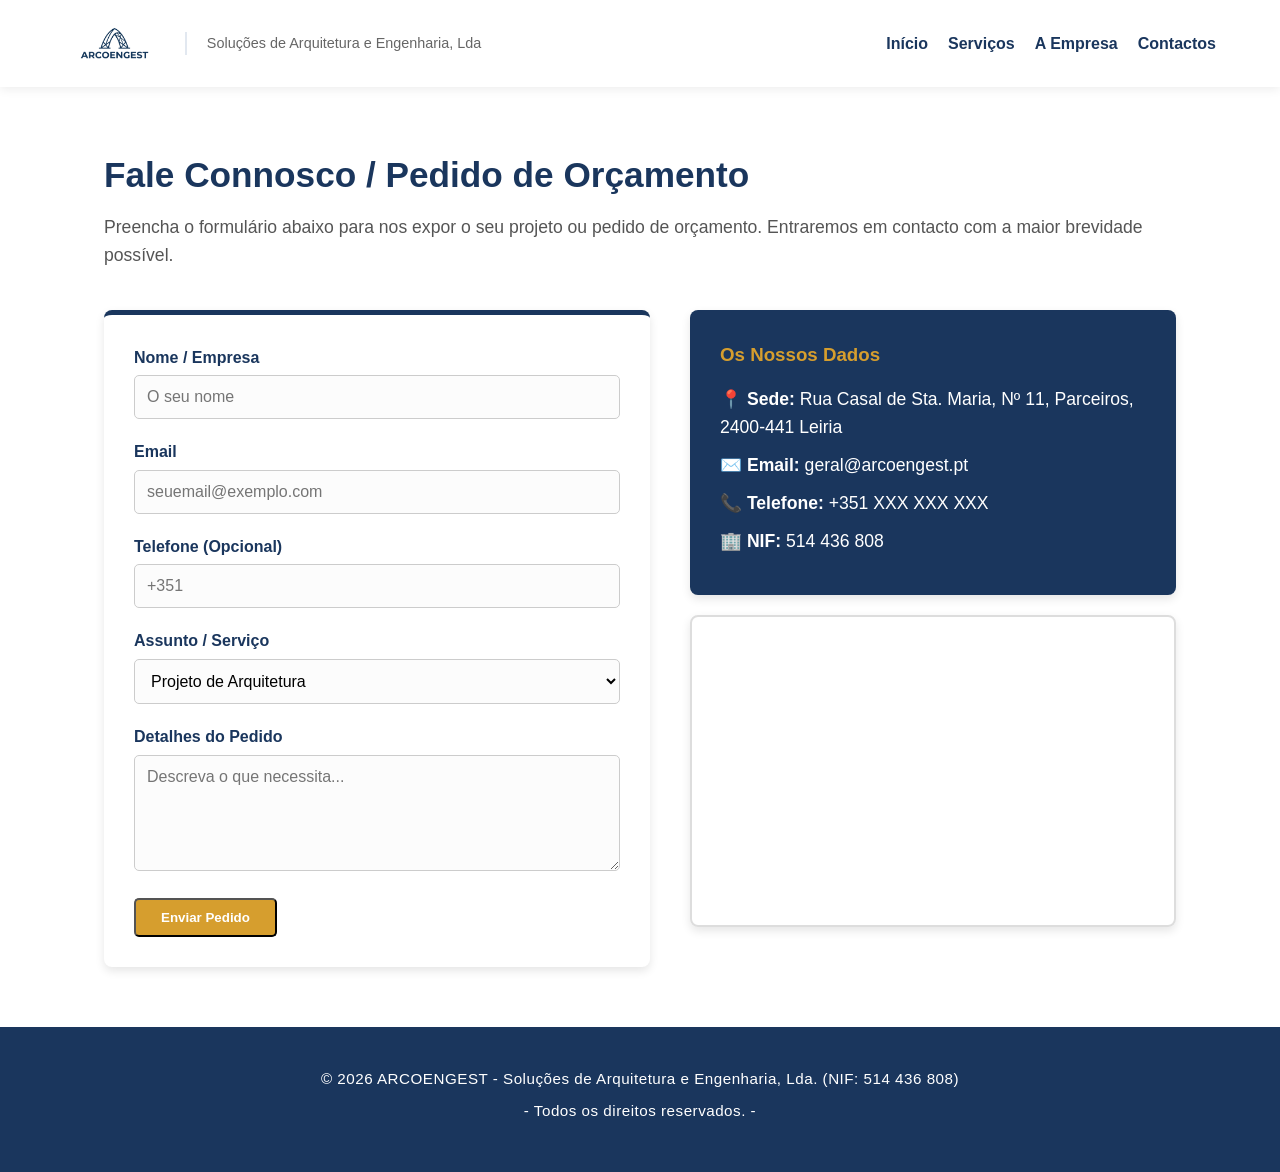
==== contactos.html @ 4e301b63 "Add files via upload" ====
<!DOCTYPE html>
<html lang="pt-PT">
<head>
    <meta charset="UTF-8">
    <meta name="viewport" content="width=device-width, initial-scale=1.0">
    <title>Contactos | ARCOENGEST</title>
    <meta name="description" content="Gabinete de Arquitetura e Engenharia nos Parceiros, Leiria. Desenvolvemos projetos integrados, construção, requalificação e design de espaços com rigor técnico.">
    <meta name="keywords" content="Arquitetura, Engenharia, Leiria, Parceiros, Construção, Requalificação, Obras, Projetos, ARCOENGEST">
    <meta name="author" content="ARCOENGEST">
    <link rel="icon" type="image/svg+xml;charset=utf-8" href="./img_arcoengest/logo2_arcoengest.png">    <link rel="stylesheet" href="style.css">
    <link rel="stylesheet" href="style.css">
</head>
<body>

    <header>
        <div class="logo-container">
            <a href="index.html">
                <img src="./img_arcoengest/rbg-logo_arcoengest.png" alt="ARCOENGEST Logo" class="logo-image">
            </a>
            <p class="logo-subtitle">Soluções de Arquitetura e Engenharia, Lda</p>
        </div>

        <button class="menu-toggle" aria-label="Abrir Menu">
            <span class="bar"></span>
            <span class="bar"></span>
            <span class="bar"></span>
        </button>

        <nav class="main-nav">
            <ul>
                <li><a href="index.html">Início</a></li>
                <li><a href="servicos.html">Serviços</a></li>
                <li><a href="empresa.html">A Empresa</a></li>
                <li><a href="contactos.html">Contactos</a></li>
            </ul>
        </nav>
    </header>

    <section class="contact-page">
        <h2>Fale Connosco / Pedido de Orçamento</h2>
        <p class="contact-intro">Preencha o formulário abaixo para nos expor o seu projeto ou pedido de orçamento. Entraremos em contacto com a maior brevidade possível.</p>

        <div class="contact-grid">
            <div class="contact-form">
                <form action="#" method="POST">
                    <div class="form-group">
                        <label for="nome">Nome / Empresa</label>
                        <input type="text" id="nome" name="nome" required placeholder="O seu nome">
                    </div>
                    <div class="form-group">
                        <label for="email">Email</label>
                        <input type="email" id="email" name="email" required placeholder="seuemail@exemplo.com">
                    </div>
                    <div class="form-group">
                        <label for="telefone">Telefone (Opcional)</label>
                        <input type="tel" id="telefone" name="telefone" placeholder="+351">
                    </div>
                    <div class="form-group">
                        <label for="assunto">Assunto / Serviço</label>
                        <select id="assunto" name="assunto">
                            <option value="arquitetura">Projeto de Arquitetura</option>
                            <option value="engenharia">Projeto de Engenharia</option>
                            <option value="construcao">Construção / Remodelação</option>
                            <option value="outro">Outro assunto</option>
                        </select>
                    </div>
                    <div class="form-group">
                        <label for="mensagem">Detalhes do Pedido</label>
                        <textarea id="mensagem" name="mensagem" rows="5" required placeholder="Descreva o que necessita..."></textarea>
                    </div>
                    <button type="submit" class="btn">Enviar Pedido</button>
                </form>
            </div>

            <div class="contact-info">
                <div class="info-details">
                    <h3>Os Nossos Dados</h3>
                    <p>📍 <strong>Sede:</strong> Rua Casal de Sta. Maria, Nº 11, Parceiros, 2400-441 Leiria</p>
                    <p>✉️ <strong>Email:</strong> geral@arcoengest.pt</p>
                    <p>📞 <strong>Telefone:</strong> +351 XXX XXX XXX</p>
                    <p>🏢 <strong>NIF:</strong> 514 436 808</p>
                </div>
                
                <div class="map-container">
                    <iframe src="https://maps.google.com/maps?q=Rua%20Casal%20de%20Sta.%20Maria,%20N%C2%BA%2011,%20Parceiros,%20Leiria&t=&z=15&ie=UTF8&iwloc=&output=embed" width="100%" height="300" style="border:0;" allowfullscreen="" loading="lazy"></iframe>
                </div>
            </div>
        </div>
    </section>

    <footer>
        <div class="footer-bottom">
            <p>&copy; 2026 ARCOENGEST - Soluções de Arquitetura e Engenharia, Lda. (NIF: 514 436 808)</p>
            <p>- Todos os direitos reservados. - </p>
        </div>
    </footer>

</body>
</html>
---- style.css ----
/* =========================================
   1. RESET BÁSICO E VARIÁVEIS DE COR
   ========================================= */
* {
    margin: 0;
    padding: 0;
    box-sizing: border-box;
    font-family: 'Segoe UI', Tahoma, Geneva, Verdana, sans-serif;
}

:root {
    --cor-principal: #1A365D; /* Azul escuro corporativo */
    --cor-secundaria: #E2E8F0; /* Cinza claro */
    --cor-destaque: #D69E2E; /* Dourado/Mostarda para botões */
    --cor-texto: #333333;
}

body {
    color: var(--cor-texto);
    line-height: 1.6;
}

/* =========================================
   2. CABEÇALHO E NAVEGAÇÃO (Atualizado para Fundo Branco)
   ========================================= */
header {
    background-color: white; /* O fundo passa a branco para acolher bem o logo */
    color: var(--cor-principal);
    padding: 1rem 5%;
    display: flex;
    justify-content: space-between;
    align-items: center;
    box-shadow: 0 2px 10px rgba(0,0,0,0.08); /* Sombra elegante para separar o cabeçalho do resto da página */
}

/* Tamanho do Logótipo */

.logo-container {
    display: flex;
    align-items: center; /* Centra o logo e o texto verticalmente na mesma linha */
    gap: 20px; /* Dá um espaço de respiro entre o logo e o texto */
}

.logo-image {
    height: 55px; 
    width: auto;
    display: block;
}

.logo-subtitle {
    font-size: 0.9rem;
    color: #666666;
    font-weight: 500;
    margin: 0; /* Remove as margens para não desalinhar */
    
    /* Detalhe elegante (Opcional): Uma linha vertical a separar */
    border-left: 2px solid var(--cor-secundaria); 
    padding-left: 20px; 
}

nav ul {
    list-style: none;
    display: flex;
    gap: 20px;
}

nav a {
    color: var(--cor-principal); /* Os links do menu passam a Azul Escuro */
    text-decoration: none;
    font-weight: bold;
    transition: color 0.3s;
}

nav a:hover {
    color: var(--cor-destaque); /* Fica Dourado quando passas o rato */
}

/* Estilos do Botão Hambúrguer (Escondido no PC) */
.menu-toggle {
    display: none;
    flex-direction: column;
    gap: 5px;
    background: none;
    border: none;
    cursor: pointer;
    padding: 10px;
    z-index: 100;
}

.menu-toggle .bar {
    width: 25px;
    height: 3px;
    background-color: var(--cor-principal);
    border-radius: 2px;
    transition: all 0.3s ease;
}

header {
    position: relative; /* Necessário para o menu mobile abrir por baixo */
}

/* =========================================
   REGRAS PARA TELEMÓVEIS (Ecrãs menores que 768px)
   ========================================= */
@media (max-width: 768px) {
    /* Esconde o subtítulo para poupar espaço no topo */
    .logo-subtitle {
        display: none; 
    }

    /* Mostra o botão Hambúrguer */
    .menu-toggle {
        display: flex;
    }

    /* Esconde o Menu Normal e prepara o formato "Gaveta" */
    .main-nav {
        display: none; 
        position: absolute;
        top: 100%;
        left: 0;
        width: 100%;
        background-color: white;
        box-shadow: 0 4px 6px rgba(0,0,0,0.1);
        z-index: 99;
    }

    /* O que acontece quando o JavaScript mete a classe 'active' */
    .main-nav.active {
        display: block; 
    }

    .main-nav ul {
        flex-direction: column; /* Links de cima para baixo */
        gap: 0;
    }

    .main-nav li {
        text-align: center;
        border-bottom: 1px solid #f1f5f9;
    }

    .main-nav a {
        display: block;
        padding: 15px;
    }

    /* Animação do botão Hambúrguer a transformar-se num 'X' */
    .menu-toggle.active .bar:nth-child(1) {
        transform: translateY(8px) rotate(45deg);
    }
    .menu-toggle.active .bar:nth-child(2) {
        opacity: 0;
    }
    .menu-toggle.active .bar:nth-child(3) {
        transform: translateY(-8px) rotate(-45deg);
    }
}

/* =========================================
   3. SECÇÃO HERO E BOTÕES
   ========================================= */
.hero {
    background-color: var(--cor-secundaria);
    padding: 100px 5%;
    text-align: center;
}

.hero h2 {
    font-size: 2.5rem;
    color: var(--cor-principal);
    margin-bottom: 20px;
}

.hero p {
    font-size: 1.2rem;
    margin-bottom: 30px;
}

.btn {
    display: inline-block;
    background-color: var(--cor-destaque);
    color: white;
    padding: 10px 25px;
    text-decoration: none;
    border-radius: 5px;
    font-weight: bold;
    transition: background 0.3s;
}

.btn:hover {
    background-color: #B7791F;
}

/* =========================================
   4. SERVIÇOS
   ========================================= */
.services {
    padding: 60px 5%;
    text-align: center;
}

.services h2 {
    color: var(--cor-principal);
    margin-bottom: 40px;
    font-size: 2rem;
}

.services-grid {
    display: flex;
    gap: 30px;
    justify-content: center;
    flex-wrap: wrap;
    max-width: 1200px;
    margin: 0 auto;
}

.service-card {
    background: white;
    border: 1px solid #ddd;
    padding: 30px;
    border-radius: 8px;
    width: 300px;
    box-shadow: 0 4px 6px rgba(0,0,0,0.1);
}

.service-card h3 {
    color: var(--cor-principal);
    margin-bottom: 15px;
}

/* =========================================
   5. A EMPRESA (Design Lado a Lado Moderno)
   ========================================= */
.about-section {
    padding: 80px 5%;
    background-color: white; /* Fundo limpo e branco */
}

.about-grid {
    max-width: 1100px;
    margin: 0 auto;
    display: grid;
    /* Cria 2 colunas no PC. Se for telemóvel, ele próprio muda para 1 coluna! */
    grid-template-columns: repeat(auto-fit, minmax(400px, 1fr));
    gap: 40px; /* Espaço elegante entre os dois blocos */
}

.about-card {
    background: #F8FAFC; /* Cinza super claro, quase branco */
    padding: 40px;
    border-radius: 0 0 8px 8px; /* Cantos redondos só em baixo */
    box-shadow: 0 10px 30px rgba(0,0,0,0.04); /* Sombra muito suave para dar profundidade */
}

.history-card {
    border-top: 4px solid var(--cor-principal); /* Linha Azul no topo da História */
}

.founder-card {
    border-top: 4px solid var(--cor-destaque); /* Linha Dourada no topo do Fundador */
}

.about-card h2 {
    color: var(--cor-principal);
    font-size: 2rem;
    margin-bottom: 25px;
}

.about-card h3 {
    color: var(--cor-texto);
    font-size: 1.4rem;
    margin-bottom: 5px;
}

.about-card .role {
    color: var(--cor-destaque);
    font-weight: bold;
    font-size: 0.95rem;
    margin-bottom: 20px;
    text-transform: uppercase;
    letter-spacing: 1px;
}

.about-card p {
    margin-bottom: 15px;
    color: #555;
    text-align: justify; /* Justificar o texto dá o tal rigor arquitetónico */
    line-height: 1.7;
}

.founder-list {
    list-style: none;
    margin-top: 25px;
    padding-top: 20px;
    border-top: 1px solid #E2E8F0; /* Uma linha subtil a separar o texto da lista */
}

.founder-list li {
    margin-bottom: 12px;
    font-size: 0.95rem;
    color: #444;
}

/* =========================================
   6. GALERIA DE PROJETOS NA PÁGINA INICIAL
   ========================================= */
.portfolio {
    padding: 60px 5%;
    background-color: white;
    text-align: center;
}

.portfolio h2 {
    color: var(--cor-principal);
    margin-bottom: 40px;
    font-size: 2rem;
}

.portfolio-grid {
    display: grid;
    grid-template-columns: repeat(auto-fit, minmax(300px, 1fr));
    gap: 20px;
    max-width: 1200px;
    margin: 0 auto;
}

.portfolio-item {
    overflow: hidden;
    border-radius: 8px;
    box-shadow: 0 4px 10px rgba(0,0,0,0.1);
    aspect-ratio: 4 / 3;
}

.portfolio-item img {
    width: 100%;
    height: 100%;
    object-fit: cover;
    transition: transform 0.4s ease;
    display: block;
}

.portfolio-item:hover img {
    transform: scale(1.08);
}

/* =========================================
   7. PÁGINA DE CONTACTOS
   ========================================= */
.contact-page {
    padding: 60px 5%;
    max-width: 1200px;
    margin: 0 auto;
}

.contact-page h2 {
    color: var(--cor-principal);
    font-size: 2.2rem;
    margin-bottom: 10px;
}

.contact-intro {
    margin-bottom: 40px;
    font-size: 1.1rem;
    color: #555;
}

.contact-grid {
    display: flex;
    gap: 40px;
    flex-wrap: wrap;
}

.contact-form {
    flex: 1;
    min-width: 300px;
    background: white;
    padding: 30px;
    border-radius: 8px;
    box-shadow: 0 4px 10px rgba(0,0,0,0.1);
    border-top: 5px solid var(--cor-principal);
}

.form-group {
    margin-bottom: 20px;
}

.form-group label {
    display: block;
    margin-bottom: 5px;
    font-weight: bold;
    color: var(--cor-principal);
}

.form-group input, 
.form-group select, 
.form-group textarea {
    width: 100%;
    padding: 12px;
    border: 1px solid #ccc;
    border-radius: 5px;
    font-size: 1rem;
    background-color: #fcfcfc;
}

.form-group input:focus, 
.form-group select:focus, 
.form-group textarea:focus {
    outline: none;
    border-color: var(--cor-destaque);
    background-color: white;
}

.contact-info {
    flex: 1;
    min-width: 300px;
    display: flex;
    flex-direction: column;
    gap: 20px;
}

.info-details {
    background: var(--cor-principal);
    color: white;
    padding: 30px;
    border-radius: 8px;
    box-shadow: 0 4px 10px rgba(0,0,0,0.1);
}

.info-details h3 {
    color: var(--cor-destaque);
    margin-bottom: 15px;
}

.info-details p {
    margin-bottom: 10px;
    font-size: 1.1rem;
}

.map-container {
    border-radius: 8px;
    overflow: hidden;
    box-shadow: 0 4px 10px rgba(0,0,0,0.1);
    border: 2px solid #ddd;
}

/* =========================================
   8. RODAPÉ SIMPLIFICADO
   ========================================= */
footer {
    background-color: var(--cor-principal); /* O fundo Azul Escuro */
    color: white;
    text-align: center;
    padding: 40px 5%; /* Espaço em cima e em baixo para respirar */
    font-size: 0.95rem;
}

footer p {
    margin-bottom: 8px; /* Pequeno espaço entre as linhas de texto */
    letter-spacing: 0.5px; /* Afasta ligeiramente as letras para ler melhor */
}
---- style.css ----
/* =========================================
   1. RESET BÁSICO E VARIÁVEIS DE COR
   ========================================= */
* {
    margin: 0;
    padding: 0;
    box-sizing: border-box;
    font-family: 'Segoe UI', Tahoma, Geneva, Verdana, sans-serif;
}

:root {
    --cor-principal: #1A365D; /* Azul escuro corporativo */
    --cor-secundaria: #E2E8F0; /* Cinza claro */
    --cor-destaque: #D69E2E; /* Dourado/Mostarda para botões */
    --cor-texto: #333333;
}

body {
    color: var(--cor-texto);
    line-height: 1.6;
}

/* =========================================
   2. CABEÇALHO E NAVEGAÇÃO (Atualizado para Fundo Branco)
   ========================================= */
header {
    background-color: white; /* O fundo passa a branco para acolher bem o logo */
    color: var(--cor-principal);
    padding: 1rem 5%;
    display: flex;
    justify-content: space-between;
    align-items: center;
    box-shadow: 0 2px 10px rgba(0,0,0,0.08); /* Sombra elegante para separar o cabeçalho do resto da página */
}

/* Tamanho do Logótipo */

.logo-container {
    display: flex;
    align-items: center; /* Centra o logo e o texto verticalmente na mesma linha */
    gap: 20px; /* Dá um espaço de respiro entre o logo e o texto */
}

.logo-image {
    height: 55px; 
    width: auto;
    display: block;
}

.logo-subtitle {
    font-size: 0.9rem;
    color: #666666;
    font-weight: 500;
    margin: 0; /* Remove as margens para não desalinhar */
    
    /* Detalhe elegante (Opcional): Uma linha vertical a separar */
    border-left: 2px solid var(--cor-secundaria); 
    padding-left: 20px; 
}

nav ul {
    list-style: none;
    display: flex;
    gap: 20px;
}

nav a {
    color: var(--cor-principal); /* Os links do menu passam a Azul Escuro */
    text-decoration: none;
    font-weight: bold;
    transition: color 0.3s;
}

nav a:hover {
    color: var(--cor-destaque); /* Fica Dourado quando passas o rato */
}

/* Estilos do Botão Hambúrguer (Escondido no PC) */
.menu-toggle {
    display: none;
    flex-direction: column;
    gap: 5px;
    background: none;
    border: none;
    cursor: pointer;
    padding: 10px;
    z-index: 100;
}

.menu-toggle .bar {
    width: 25px;
    height: 3px;
    background-color: var(--cor-principal);
    border-radius: 2px;
    transition: all 0.3s ease;
}

header {
    position: relative; /* Necessário para o menu mobile abrir por baixo */
}

/* =========================================
   REGRAS PARA TELEMÓVEIS (Ecrãs menores que 768px)
   ========================================= */
@media (max-width: 768px) {
    /* Esconde o subtítulo para poupar espaço no topo */
    .logo-subtitle {
        display: none; 
    }

    /* Mostra o botão Hambúrguer */
    .menu-toggle {
        display: flex;
    }

    /* Esconde o Menu Normal e prepara o formato "Gaveta" */
    .main-nav {
        display: none; 
        position: absolute;
        top: 100%;
        left: 0;
        width: 100%;
        background-color: white;
        box-shadow: 0 4px 6px rgba(0,0,0,0.1);
        z-index: 99;
    }

    /* O que acontece quando o JavaScript mete a classe 'active' */
    .main-nav.active {
        display: block; 
    }

    .main-nav ul {
        flex-direction: column; /* Links de cima para baixo */
        gap: 0;
    }

    .main-nav li {
        text-align: center;
        border-bottom: 1px solid #f1f5f9;
    }

    .main-nav a {
        display: block;
        padding: 15px;
    }

    /* Animação do botão Hambúrguer a transformar-se num 'X' */
    .menu-toggle.active .bar:nth-child(1) {
        transform: translateY(8px) rotate(45deg);
    }
    .menu-toggle.active .bar:nth-child(2) {
        opacity: 0;
    }
    .menu-toggle.active .bar:nth-child(3) {
        transform: translateY(-8px) rotate(-45deg);
    }
}

/* =========================================
   3. SECÇÃO HERO E BOTÕES
   ========================================= */
.hero {
    background-color: var(--cor-secundaria);
    padding: 100px 5%;
    text-align: center;
}

.hero h2 {
    font-size: 2.5rem;
    color: var(--cor-principal);
    margin-bottom: 20px;
}

.hero p {
    font-size: 1.2rem;
    margin-bottom: 30px;
}

.btn {
    display: inline-block;
    background-color: var(--cor-destaque);
    color: white;
    padding: 10px 25px;
    text-decoration: none;
    border-radius: 5px;
    font-weight: bold;
    transition: background 0.3s;
}

.btn:hover {
    background-color: #B7791F;
}

/* =========================================
   4. SERVIÇOS
   ========================================= */
.services {
    padding: 60px 5%;
    text-align: center;
}

.services h2 {
    color: var(--cor-principal);
    margin-bottom: 40px;
    font-size: 2rem;
}

.services-grid {
    display: flex;
    gap: 30px;
    justify-content: center;
    flex-wrap: wrap;
    max-width: 1200px;
    margin: 0 auto;
}

.service-card {
    background: white;
    border: 1px solid #ddd;
    padding: 30px;
    border-radius: 8px;
    width: 300px;
    box-shadow: 0 4px 6px rgba(0,0,0,0.1);
}

.service-card h3 {
    color: var(--cor-principal);
    margin-bottom: 15px;
}

/* =========================================
   5. A EMPRESA (Design Lado a Lado Moderno)
   ========================================= */
.about-section {
    padding: 80px 5%;
    background-color: white; /* Fundo limpo e branco */
}

.about-grid {
    max-width: 1100px;
    margin: 0 auto;
    display: grid;
    /* Cria 2 colunas no PC. Se for telemóvel, ele próprio muda para 1 coluna! */
    grid-template-columns: repeat(auto-fit, minmax(400px, 1fr));
    gap: 40px; /* Espaço elegante entre os dois blocos */
}

.about-card {
    background: #F8FAFC; /* Cinza super claro, quase branco */
    padding: 40px;
    border-radius: 0 0 8px 8px; /* Cantos redondos só em baixo */
    box-shadow: 0 10px 30px rgba(0,0,0,0.04); /* Sombra muito suave para dar profundidade */
}

.history-card {
    border-top: 4px solid var(--cor-principal); /* Linha Azul no topo da História */
}

.founder-card {
    border-top: 4px solid var(--cor-destaque); /* Linha Dourada no topo do Fundador */
}

.about-card h2 {
    color: var(--cor-principal);
    font-size: 2rem;
    margin-bottom: 25px;
}

.about-card h3 {
    color: var(--cor-texto);
    font-size: 1.4rem;
    margin-bottom: 5px;
}

.about-card .role {
    color: var(--cor-destaque);
    font-weight: bold;
    font-size: 0.95rem;
    margin-bottom: 20px;
    text-transform: uppercase;
    letter-spacing: 1px;
}

.about-card p {
    margin-bottom: 15px;
    color: #555;
    text-align: justify; /* Justificar o texto dá o tal rigor arquitetónico */
    line-height: 1.7;
}

.founder-list {
    list-style: none;
    margin-top: 25px;
    padding-top: 20px;
    border-top: 1px solid #E2E8F0; /* Uma linha subtil a separar o texto da lista */
}

.founder-list li {
    margin-bottom: 12px;
    font-size: 0.95rem;
    color: #444;
}

/* =========================================
   6. GALERIA DE PROJETOS NA PÁGINA INICIAL
   ========================================= */
.portfolio {
    padding: 60px 5%;
    background-color: white;
    text-align: center;
}

.portfolio h2 {
    color: var(--cor-principal);
    margin-bottom: 40px;
    font-size: 2rem;
}

.portfolio-grid {
    display: grid;
    grid-template-columns: repeat(auto-fit, minmax(300px, 1fr));
    gap: 20px;
    max-width: 1200px;
    margin: 0 auto;
}

.portfolio-item {
    overflow: hidden;
    border-radius: 8px;
    box-shadow: 0 4px 10px rgba(0,0,0,0.1);
    aspect-ratio: 4 / 3;
}

.portfolio-item img {
    width: 100%;
    height: 100%;
    object-fit: cover;
    transition: transform 0.4s ease;
    display: block;
}

.portfolio-item:hover img {
    transform: scale(1.08);
}

/* =========================================
   7. PÁGINA DE CONTACTOS
   ========================================= */
.contact-page {
    padding: 60px 5%;
    max-width: 1200px;
    margin: 0 auto;
}

.contact-page h2 {
    color: var(--cor-principal);
    font-size: 2.2rem;
    margin-bottom: 10px;
}

.contact-intro {
    margin-bottom: 40px;
    font-size: 1.1rem;
    color: #555;
}

.contact-grid {
    display: flex;
    gap: 40px;
    flex-wrap: wrap;
}

.contact-form {
    flex: 1;
    min-width: 300px;
    background: white;
    padding: 30px;
    border-radius: 8px;
    box-shadow: 0 4px 10px rgba(0,0,0,0.1);
    border-top: 5px solid var(--cor-principal);
}

.form-group {
    margin-bottom: 20px;
}

.form-group label {
    display: block;
    margin-bottom: 5px;
    font-weight: bold;
    color: var(--cor-principal);
}

.form-group input, 
.form-group select, 
.form-group textarea {
    width: 100%;
    padding: 12px;
    border: 1px solid #ccc;
    border-radius: 5px;
    font-size: 1rem;
    background-color: #fcfcfc;
}

.form-group input:focus, 
.form-group select:focus, 
.form-group textarea:focus {
    outline: none;
    border-color: var(--cor-destaque);
    background-color: white;
}

.contact-info {
    flex: 1;
    min-width: 300px;
    display: flex;
    flex-direction: column;
    gap: 20px;
}

.info-details {
    background: var(--cor-principal);
    color: white;
    padding: 30px;
    border-radius: 8px;
    box-shadow: 0 4px 10px rgba(0,0,0,0.1);
}

.info-details h3 {
    color: var(--cor-destaque);
    margin-bottom: 15px;
}

.info-details p {
    margin-bottom: 10px;
    font-size: 1.1rem;
}

.map-container {
    border-radius: 8px;
    overflow: hidden;
    box-shadow: 0 4px 10px rgba(0,0,0,0.1);
    border: 2px solid #ddd;
}

/* =========================================
   8. RODAPÉ SIMPLIFICADO
   ========================================= */
footer {
    background-color: var(--cor-principal); /* O fundo Azul Escuro */
    color: white;
    text-align: center;
    padding: 40px 5%; /* Espaço em cima e em baixo para respirar */
    font-size: 0.95rem;
}

footer p {
    margin-bottom: 8px; /* Pequeno espaço entre as linhas de texto */
    letter-spacing: 0.5px; /* Afasta ligeiramente as letras para ler melhor */
}
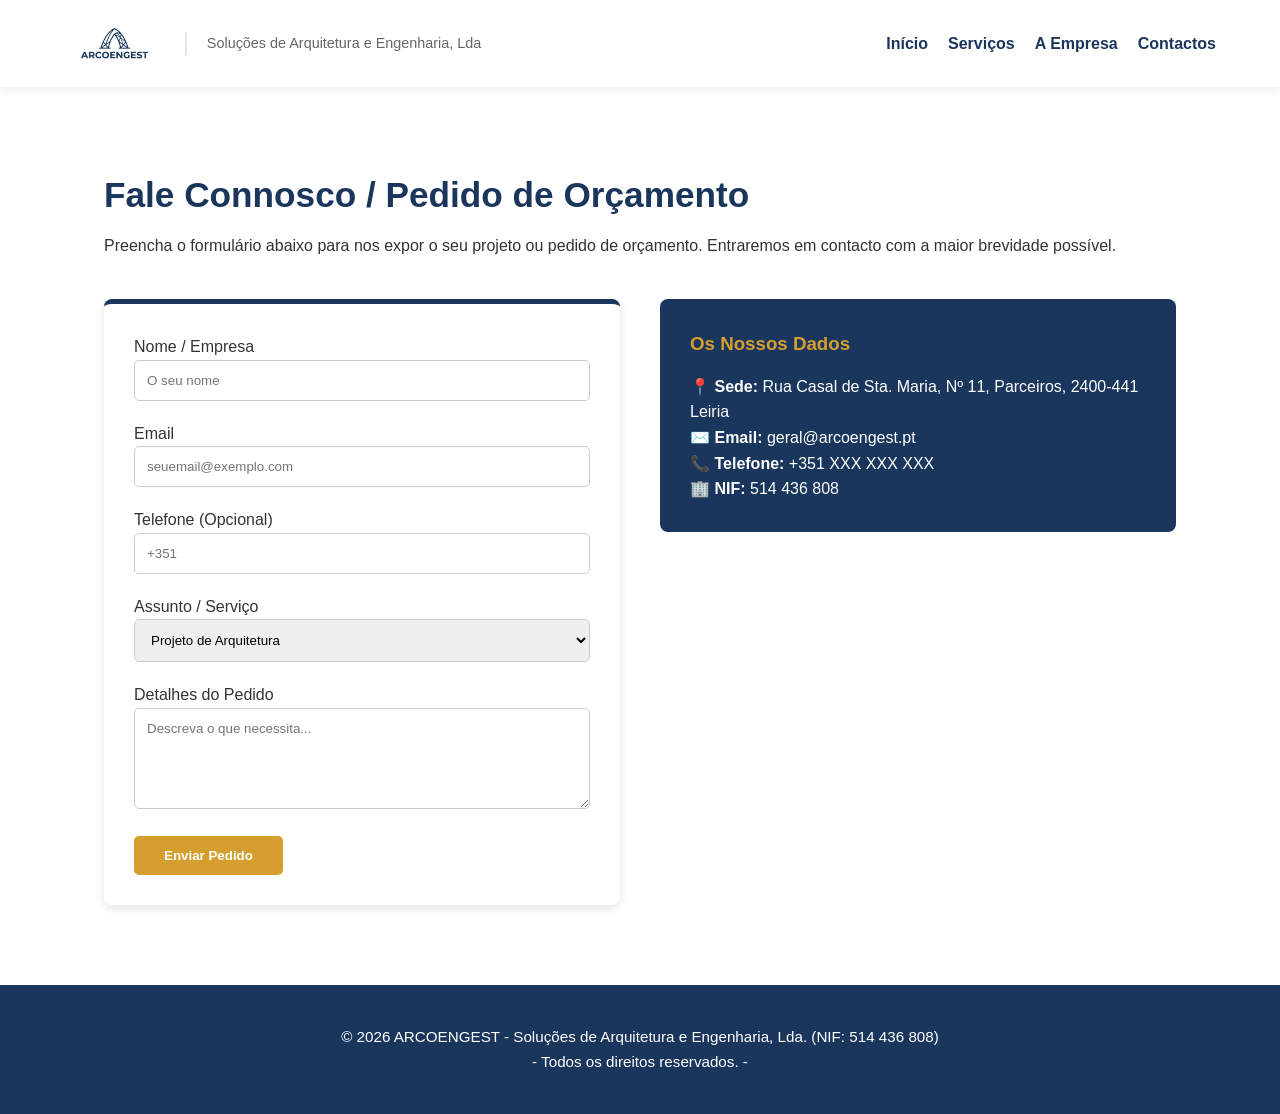
==== commit 12d80d73: "Corrigir bugs de cache e CSS" ====
--- a/contactos.html
+++ b/contactos.html
@@ -7,8 +7,8 @@
     <meta name="description" content="Gabinete de Arquitetura e Engenharia nos Parceiros, Leiria. Desenvolvemos projetos integrados, construção, requalificação e design de espaços com rigor técnico.">
     <meta name="keywords" content="Arquitetura, Engenharia, Leiria, Parceiros, Construção, Requalificação, Obras, Projetos, ARCOENGEST">
     <meta name="author" content="ARCOENGEST">
-    <link rel="icon" type="image/svg+xml;charset=utf-8" href="./img_arcoengest/logo2_arcoengest.png">    <link rel="stylesheet" href="style.css">
-    <link rel="stylesheet" href="style.css">
+    <link rel="icon" type="image/svg+xml;charset=utf-8" href="./img_arcoengest/logo2_arcoengest.png">  
+    <link rel="stylesheet" href="style.css?v=3">
 </head>
 <body>
 
@@ -90,7 +90,7 @@
 
     <footer>
         <div class="footer-bottom">
-            <p>&copy; 2026 ARCOENGEST - Soluções de Arquitetura e Engenharia, Lda. (NIF: 514 436 808)</p>
+            <p>&copy; 2026 ARCOENGEST - Soluções de Arquitetura e Engenharia, Lda. (NIF: 514&nbsp;436&nbsp;808)</p>
             <p>- Todos os direitos reservados. - </p>
         </div>
     </footer>
--- a/style.css
+++ b/style.css
@@ -9,9 +9,9 @@
 }
 
 :root {
-    --cor-principal: #1A365D; /* Azul escuro corporativo */
-    --cor-secundaria: #E2E8F0; /* Cinza claro */
-    --cor-destaque: #D69E2E; /* Dourado/Mostarda para botões */
+    --cor-principal: #1A365D;
+    --cor-secundaria: #E2E8F0;
+    --cor-destaque: #D69E2E;
     --cor-texto: #333333;
 }
 
@@ -21,24 +21,24 @@
 }
 
 /* =========================================
-   2. CABEÇALHO E NAVEGAÇÃO (Atualizado para Fundo Branco)
+   2. CABEÇALHO E NAVEGAÇÃO
    ========================================= */
 header {
-    background-color: white; /* O fundo passa a branco para acolher bem o logo */
+    background-color: white;
     color: var(--cor-principal);
     padding: 1rem 5%;
     display: flex;
     justify-content: space-between;
     align-items: center;
-    box-shadow: 0 2px 10px rgba(0,0,0,0.08); /* Sombra elegante para separar o cabeçalho do resto da página */
+    box-shadow: 0 2px 10px rgba(0,0,0,0.08);
+    position: relative;
+    z-index: 1000;
 }
-
-/* Tamanho do Logótipo */
 
 .logo-container {
     display: flex;
-    align-items: center; /* Centra o logo e o texto verticalmente na mesma linha */
-    gap: 20px; /* Dá um espaço de respiro entre o logo e o texto */
+    align-items: center;
+    gap: 20px;
 }
 
 .logo-image {
@@ -51,411 +51,122 @@
     font-size: 0.9rem;
     color: #666666;
     font-weight: 500;
-    margin: 0; /* Remove as margens para não desalinhar */
-    
-    /* Detalhe elegante (Opcional): Uma linha vertical a separar */
     border-left: 2px solid var(--cor-secundaria); 
     padding-left: 20px; 
 }
 
-nav ul {
-    list-style: none;
-    display: flex;
-    gap: 20px;
-}
+nav ul { list-style: none; display: flex; gap: 20px; }
+nav a { color: var(--cor-principal); text-decoration: none; font-weight: bold; transition: color 0.3s; }
+nav a:hover { color: var(--cor-destaque); }
 
-nav a {
-    color: var(--cor-principal); /* Os links do menu passam a Azul Escuro */
-    text-decoration: none;
-    font-weight: bold;
-    transition: color 0.3s;
-}
-
-nav a:hover {
-    color: var(--cor-destaque); /* Fica Dourado quando passas o rato */
-}
-
-/* Estilos do Botão Hambúrguer (Escondido no PC) */
-.menu-toggle {
-    display: none;
-    flex-direction: column;
-    gap: 5px;
-    background: none;
-    border: none;
-    cursor: pointer;
-    padding: 10px;
-    z-index: 100;
-}
-
-.menu-toggle .bar {
-    width: 25px;
-    height: 3px;
-    background-color: var(--cor-principal);
-    border-radius: 2px;
-    transition: all 0.3s ease;
-}
-
-header {
-    position: relative; /* Necessário para o menu mobile abrir por baixo */
-}
-
-/* =========================================
-   REGRAS PARA TELEMÓVEIS (Ecrãs menores que 768px)
-   ========================================= */
-@media (max-width: 768px) {
-    /* Esconde o subtítulo para poupar espaço no topo */
-    .logo-subtitle {
-        display: none; 
-    }
-
-    /* Mostra o botão Hambúrguer */
-    .menu-toggle {
-        display: flex;
-    }
-
-    /* Esconde o Menu Normal e prepara o formato "Gaveta" */
-    .main-nav {
-        display: none; 
-        position: absolute;
-        top: 100%;
-        left: 0;
-        width: 100%;
-        background-color: white;
-        box-shadow: 0 4px 6px rgba(0,0,0,0.1);
-        z-index: 99;
-    }
-
-    /* O que acontece quando o JavaScript mete a classe 'active' */
-    .main-nav.active {
-        display: block; 
-    }
-
-    .main-nav ul {
-        flex-direction: column; /* Links de cima para baixo */
-        gap: 0;
-    }
-
-    .main-nav li {
-        text-align: center;
-        border-bottom: 1px solid #f1f5f9;
-    }
-
-    .main-nav a {
-        display: block;
-        padding: 15px;
-    }
-
-    /* Animação do botão Hambúrguer a transformar-se num 'X' */
-    .menu-toggle.active .bar:nth-child(1) {
-        transform: translateY(8px) rotate(45deg);
-    }
-    .menu-toggle.active .bar:nth-child(2) {
-        opacity: 0;
-    }
-    .menu-toggle.active .bar:nth-child(3) {
-        transform: translateY(-8px) rotate(-45deg);
-    }
-}
+.menu-toggle { display: none; flex-direction: column; gap: 5px; background: none; border: none; cursor: pointer; padding: 10px; }
+.menu-toggle .bar { width: 25px; height: 3px; background-color: var(--cor-principal); border-radius: 2px; transition: all 0.3s ease; }
 
 /* =========================================
    3. SECÇÃO HERO E BOTÕES
    ========================================= */
-.hero {
-    background-color: var(--cor-secundaria);
-    padding: 100px 5%;
-    text-align: center;
-}
-
-.hero h2 {
-    font-size: 2.5rem;
-    color: var(--cor-principal);
-    margin-bottom: 20px;
-}
-
-.hero p {
-    font-size: 1.2rem;
-    margin-bottom: 30px;
-}
-
-.btn {
-    display: inline-block;
-    background-color: var(--cor-destaque);
-    color: white;
-    padding: 10px 25px;
-    text-decoration: none;
-    border-radius: 5px;
-    font-weight: bold;
-    transition: background 0.3s;
-}
-
-.btn:hover {
-    background-color: #B7791F;
-}
+.hero { background-color: var(--cor-secundaria); padding: 100px 5%; text-align: center; }
+.hero h2 { font-size: 2.5rem; color: var(--cor-principal); margin-bottom: 20px; }
+.hero p { font-size: 1.2rem; margin-bottom: 30px; }
+.btn { display: inline-block; background-color: var(--cor-destaque); color: white; padding: 12px 30px; text-decoration: none; border-radius: 5px; font-weight: bold; transition: background 0.3s; border: none; cursor: pointer; }
+.btn:hover { background-color: #B7791F; }
 
 /* =========================================
-   4. SERVIÇOS
+   4. SERVIÇOS, PORTFÓLIO E FAQ
    ========================================= */
-.services {
-    padding: 60px 5%;
-    text-align: center;
-}
+.services, .portfolio, .faq-section { padding: 80px 5%; text-align: center; }
+.faq-section { background-color: #F8FAFC; }
+.services h2, .portfolio h2 { color: var(--cor-principal); margin-bottom: 40px; font-size: 2rem; }
 
-.services h2 {
-    color: var(--cor-principal);
-    margin-bottom: 40px;
-    font-size: 2rem;
-}
+.services-grid, .portfolio-grid { display: grid; grid-template-columns: repeat(auto-fit, minmax(300px, 1fr)); gap: 30px; max-width: 1200px; margin: 0 auto; }
+.service-card { background: white; border: 1px solid #ddd; padding: 30px; border-radius: 8px; box-shadow: 0 4px 6px rgba(0,0,0,0.05); }
 
-.services-grid {
-    display: flex;
-    gap: 30px;
-    justify-content: center;
-    flex-wrap: wrap;
-    max-width: 1200px;
-    margin: 0 auto;
-}
+.portfolio-item { overflow: hidden; border-radius: 8px; box-shadow: 0 4px 10px rgba(0,0,0,0.1); aspect-ratio: 4 / 3; }
+.portfolio-item img { width: 100%; height: 100%; object-fit: cover; transition: transform 0.4s ease; }
+.portfolio-item:hover img { transform: scale(1.08); }
 
-.service-card {
-    background: white;
-    border: 1px solid #ddd;
-    padding: 30px;
-    border-radius: 8px;
-    width: 300px;
-    box-shadow: 0 4px 6px rgba(0,0,0,0.1);
-}
-
-.service-card h3 {
-    color: var(--cor-principal);
-    margin-bottom: 15px;
-}
+.faq-container { max-width: 800px; margin: 0 auto; }
+.faq-item { background: white; margin-bottom: 15px; border-radius: 8px; box-shadow: 0 4px 10px rgba(0,0,0,0.03); overflow: hidden; }
+.faq-question { width: 100%; text-align: left; background: none; border: none; padding: 20px; font-weight: bold; color: var(--cor-principal); cursor: pointer; display: flex; justify-content: space-between; align-items: center; }
+.faq-answer { max-height: 0; overflow: hidden; transition: max-height 0.3s ease; background: white; }
+.faq-item.active .faq-answer { max-height: 300px; padding-bottom: 20px; }
+.faq-item.active .faq-icon { transform: rotate(45deg); }
 
 /* =========================================
-   5. A EMPRESA (Design Lado a Lado Moderno)
+   5. A EMPRESA
    ========================================= */
-.about-section {
-    padding: 80px 5%;
-    background-color: white; /* Fundo limpo e branco */
-}
-
-.about-grid {
-    max-width: 1100px;
-    margin: 0 auto;
-    display: grid;
-    /* Cria 2 colunas no PC. Se for telemóvel, ele próprio muda para 1 coluna! */
-    grid-template-columns: repeat(auto-fit, minmax(400px, 1fr));
-    gap: 40px; /* Espaço elegante entre os dois blocos */
-}
-
-.about-card {
-    background: #F8FAFC; /* Cinza super claro, quase branco */
-    padding: 40px;
-    border-radius: 0 0 8px 8px; /* Cantos redondos só em baixo */
-    box-shadow: 0 10px 30px rgba(0,0,0,0.04); /* Sombra muito suave para dar profundidade */
-}
-
-.history-card {
-    border-top: 4px solid var(--cor-principal); /* Linha Azul no topo da História */
-}
-
-.founder-card {
-    border-top: 4px solid var(--cor-destaque); /* Linha Dourada no topo do Fundador */
-}
-
-.about-card h2 {
-    color: var(--cor-principal);
-    font-size: 2rem;
-    margin-bottom: 25px;
-}
-
-.about-card h3 {
-    color: var(--cor-texto);
-    font-size: 1.4rem;
-    margin-bottom: 5px;
-}
-
-.about-card .role {
-    color: var(--cor-destaque);
-    font-weight: bold;
-    font-size: 0.95rem;
-    margin-bottom: 20px;
-    text-transform: uppercase;
-    letter-spacing: 1px;
-}
-
-.about-card p {
-    margin-bottom: 15px;
-    color: #555;
-    text-align: justify; /* Justificar o texto dá o tal rigor arquitetónico */
-    line-height: 1.7;
-}
-
-.founder-list {
-    list-style: none;
-    margin-top: 25px;
-    padding-top: 20px;
-    border-top: 1px solid #E2E8F0; /* Uma linha subtil a separar o texto da lista */
-}
-
-.founder-list li {
-    margin-bottom: 12px;
-    font-size: 0.95rem;
-    color: #444;
-}
+.about-section { padding: 80px 5%; background-color: white; }
+.about-grid { max-width: 1100px; margin: 0 auto; display: grid; grid-template-columns: 1fr 1fr; gap: 40px; }
+.about-card { background: #F8FAFC; padding: 40px; border-radius: 0 0 8px 8px; box-shadow: 0 10px 30px rgba(0,0,0,0.04); }
+.history-card { border-top: 4px solid var(--cor-principal); }
+.founder-card { border-top: 4px solid var(--cor-destaque); }
+.about-card h2 { color: var(--cor-principal); font-size: 2rem; margin-bottom: 25px; }
+.about-card .role { color: var(--cor-destaque); font-weight: bold; text-transform: uppercase; letter-spacing: 1px; }
+.about-card p { margin-bottom: 15px; color: #555; text-align: justify; line-height: 1.7; }
+.founder-list { list-style: none; margin-top: 25px; padding-top: 20px; border-top: 1px solid #E2E8F0; }
+.founder-list li { margin-bottom: 12px; font-size: 0.95rem; color: #444; }
 
 /* =========================================
-   6. GALERIA DE PROJETOS NA PÁGINA INICIAL
+   6. CONTACTOS
    ========================================= */
-.portfolio {
-    padding: 60px 5%;
-    background-color: white;
-    text-align: center;
-}
-
-.portfolio h2 {
-    color: var(--cor-principal);
-    margin-bottom: 40px;
-    font-size: 2rem;
-}
-
-.portfolio-grid {
-    display: grid;
-    grid-template-columns: repeat(auto-fit, minmax(300px, 1fr));
-    gap: 20px;
-    max-width: 1200px;
-    margin: 0 auto;
-}
-
-.portfolio-item {
-    overflow: hidden;
-    border-radius: 8px;
-    box-shadow: 0 4px 10px rgba(0,0,0,0.1);
-    aspect-ratio: 4 / 3;
-}
-
-.portfolio-item img {
-    width: 100%;
-    height: 100%;
-    object-fit: cover;
-    transition: transform 0.4s ease;
-    display: block;
-}
-
-.portfolio-item:hover img {
-    transform: scale(1.08);
-}
+.contact-page { padding: 80px 5%; max-width: 1200px; margin: 0 auto; }
+.contact-page h2 { color: var(--cor-principal); font-size: 2.2rem; margin-bottom: 10px; }
+.contact-grid { display: grid; grid-template-columns: 1fr 1fr; gap: 40px; margin-top: 40px; }
+.contact-form { padding: 30px; background: white; border-radius: 8px; box-shadow: 0 4px 10px rgba(0,0,0,0.1); border-top: 5px solid var(--cor-principal); }
+.form-group { margin-bottom: 20px; text-align: left; }
+.form-group input, .form-group select, .form-group textarea { width: 100%; padding: 12px; border: 1px solid #ccc; border-radius: 5px; }
+.info-details { background: var(--cor-principal); color: white; padding: 30px; border-radius: 8px; margin-bottom: 20px; }
+.info-details h3 { color: var(--cor-destaque); margin-bottom: 15px; }
+.map-container iframe { border-radius: 8px; width: 100%; height: 300px; }
 
 /* =========================================
-   7. PÁGINA DE CONTACTOS
+   7. RODAPÉ
    ========================================= */
-.contact-page {
-    padding: 60px 5%;
-    max-width: 1200px;
-    margin: 0 auto;
-}
-
-.contact-page h2 {
-    color: var(--cor-principal);
-    font-size: 2.2rem;
-    margin-bottom: 10px;
-}
-
-.contact-intro {
-    margin-bottom: 40px;
-    font-size: 1.1rem;
-    color: #555;
-}
-
-.contact-grid {
-    display: flex;
-    gap: 40px;
-    flex-wrap: wrap;
-}
-
-.contact-form {
-    flex: 1;
-    min-width: 300px;
-    background: white;
-    padding: 30px;
-    border-radius: 8px;
-    box-shadow: 0 4px 10px rgba(0,0,0,0.1);
-    border-top: 5px solid var(--cor-principal);
-}
-
-.form-group {
-    margin-bottom: 20px;
-}
-
-.form-group label {
-    display: block;
-    margin-bottom: 5px;
-    font-weight: bold;
-    color: var(--cor-principal);
-}
-
-.form-group input, 
-.form-group select, 
-.form-group textarea {
-    width: 100%;
-    padding: 12px;
-    border: 1px solid #ccc;
-    border-radius: 5px;
-    font-size: 1rem;
-    background-color: #fcfcfc;
-}
-
-.form-group input:focus, 
-.form-group select:focus, 
-.form-group textarea:focus {
-    outline: none;
-    border-color: var(--cor-destaque);
-    background-color: white;
-}
-
-.contact-info {
-    flex: 1;
-    min-width: 300px;
-    display: flex;
-    flex-direction: column;
-    gap: 20px;
-}
-
-.info-details {
-    background: var(--cor-principal);
-    color: white;
-    padding: 30px;
-    border-radius: 8px;
-    box-shadow: 0 4px 10px rgba(0,0,0,0.1);
-}
-
-.info-details h3 {
-    color: var(--cor-destaque);
-    margin-bottom: 15px;
-}
-
-.info-details p {
-    margin-bottom: 10px;
-    font-size: 1.1rem;
-}
-
-.map-container {
-    border-radius: 8px;
-    overflow: hidden;
-    box-shadow: 0 4px 10px rgba(0,0,0,0.1);
-    border: 2px solid #ddd;
-}
+footer { background-color: var(--cor-principal); color: white; text-align: center; padding: 40px 5%; font-size: 0.95rem; }
 
 /* =========================================
-   8. RODAPÉ SIMPLIFICADO
+   8. REGRAS EXCLUSIVAS PARA TELEMÓVEL
    ========================================= */
-footer {
-    background-color: var(--cor-principal); /* O fundo Azul Escuro */
-    color: white;
-    text-align: center;
-    padding: 40px 5%; /* Espaço em cima e em baixo para respirar */
-    font-size: 0.95rem;
-}
+@media (max-width: 768px) {
+    /* Header & Menu */
+    .logo-subtitle { display: none; }
+    .menu-toggle { display: flex; }
+    .main-nav { display: none; position: absolute; top: 100%; left: 0; width: 100%; background-color: white; box-shadow: 0 4px 6px rgba(0,0,0,0.1); z-index: 99; }
+    .main-nav.active { display: block; }
+    .main-nav ul { flex-direction: column; gap: 0;}
+    .main-nav li { border-bottom: 1px solid #f1f5f9; text-align: center; }
+    .main-nav a { display: block; padding: 15px; }
+    
+    /* Animação Hamburger */
+    .menu-toggle.active .bar:nth-child(1) { transform: translateY(8px) rotate(45deg); }
+    .menu-toggle.active .bar:nth-child(2) { opacity: 0; }
+    .menu-toggle.active .bar:nth-child(3) { transform: translateY(-8px) rotate(-45deg); }
 
-footer p {
-    margin-bottom: 8px; /* Pequeno espaço entre as linhas de texto */
-    letter-spacing: 0.5px; /* Afasta ligeiramente as letras para ler melhor */
+    /* Estrutura Geral */
+    section, .hero, .about-section, .contact-page, .faq-section { padding: 40px 5%; }
+    
+    /* Forçar 1 Coluna em Tudo */
+    .services-grid, .about-grid, .portfolio-grid, .contact-grid, .footer-grid { grid-template-columns: 1fr !important; gap: 20px; }
+
+    /* Tipografia Mobile */
+    h2, .hero h2, .contact-page h2 { font-size: 1.5rem !important; margin-bottom: 15px; }
+    p, .hero p, .contact-intro { font-size: 0.95rem; }
+    .btn { display: block; width: 100%; text-align: center; }
+
+    /* Ajustes Empresa (Centrar Tudo) */
+    .about-card { padding: 25px 20px; text-align: center; border-radius: 8px !important; margin-bottom: 10px; }
+    .about-card p { text-align: center !important; font-size: 0.95rem; }
+    .founder-list { display: table; margin: 20px auto 0 auto; text-align: left; padding-top: 15px; }
+    .founder-list li { font-size: 0.85rem; }
+
+    /* Ajustes Contactos & Mapa */
+    .contact-form { padding: 20px; }
+    .map-container iframe { height: 250px; }
+    
+    /* FAQ Mobile */
+    .faq-question { font-size: 0.95rem; padding: 15px; }
+    .faq-answer p { padding: 0 15px 0px 15px; font-size: 0.9rem; }
+
+    /* Forçar o iPhone a deixar o NIF a branco e não clicável */
+    footer a, footer a[href^="tel"] { color: white !important; text-decoration: none !important; pointer-events: none; }
 }
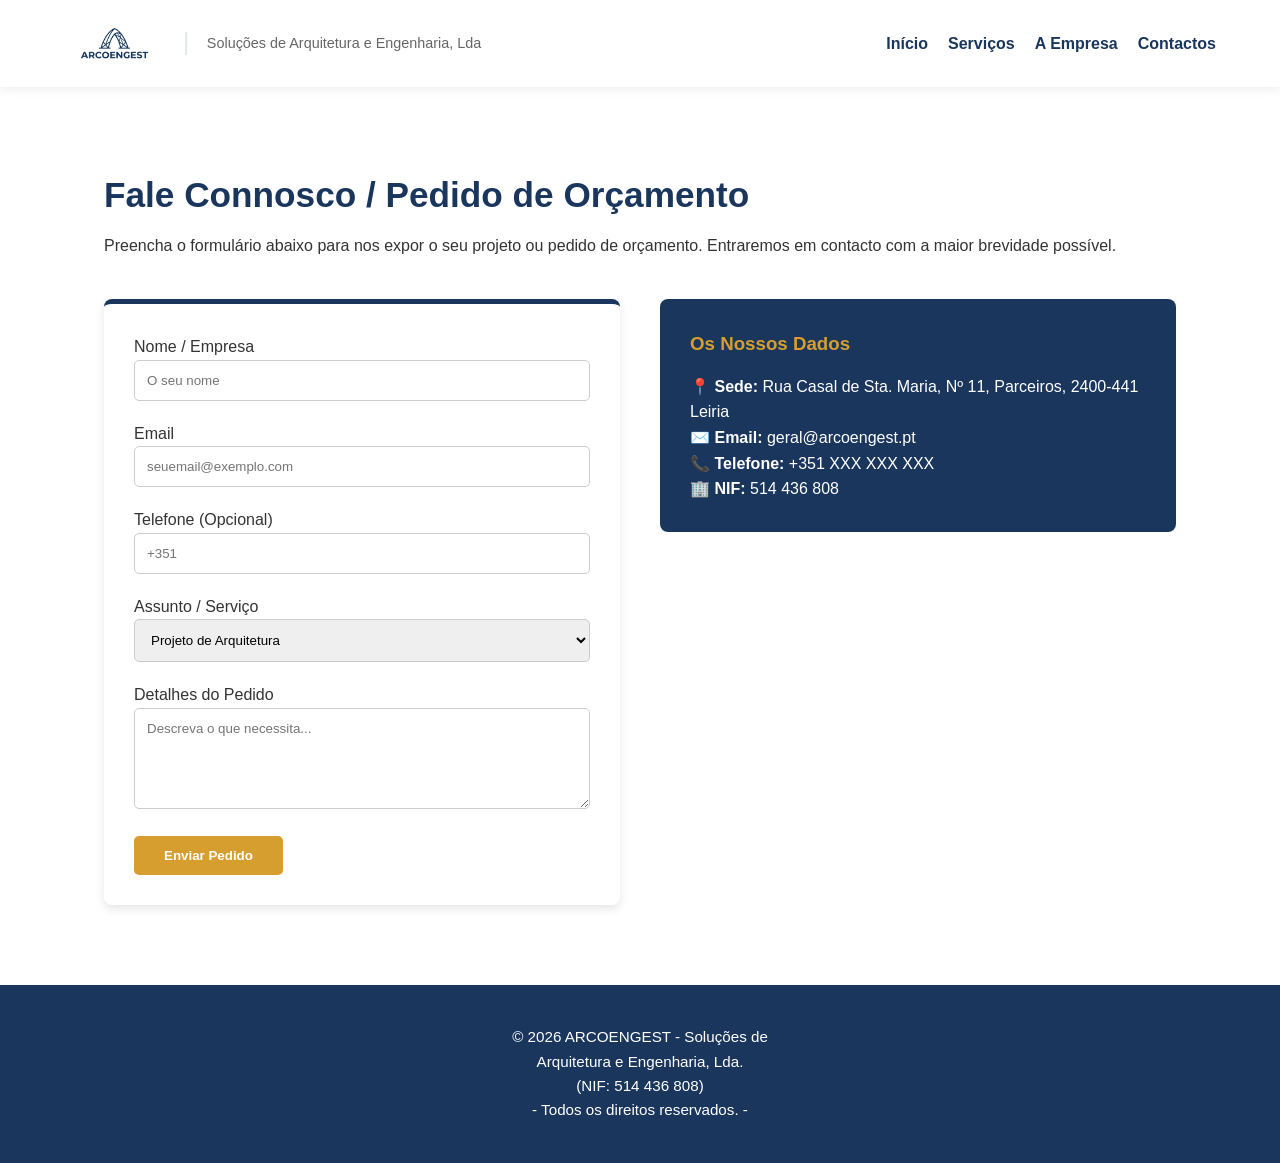
==== commit edbf9349: "Formatar linhas do rodape" ====
--- a/contactos.html
+++ b/contactos.html
@@ -90,8 +90,12 @@
 
     <footer>
         <div class="footer-bottom">
-            <p>&copy; 2026 ARCOENGEST - Soluções de Arquitetura e Engenharia, Lda. (NIF: 514&nbsp;436&nbsp;808)</p>
-            <p>- Todos os direitos reservados. - </p>
+            <p>
+                &copy; 2026 ARCOENGEST - Soluções de<br>
+                Arquitetura e Engenharia, Lda.<br>
+                (NIF: 514&nbsp;436&nbsp;808)
+            </p>
+            <p>- Todos os direitos reservados. -</p>
         </div>
     </footer>
 
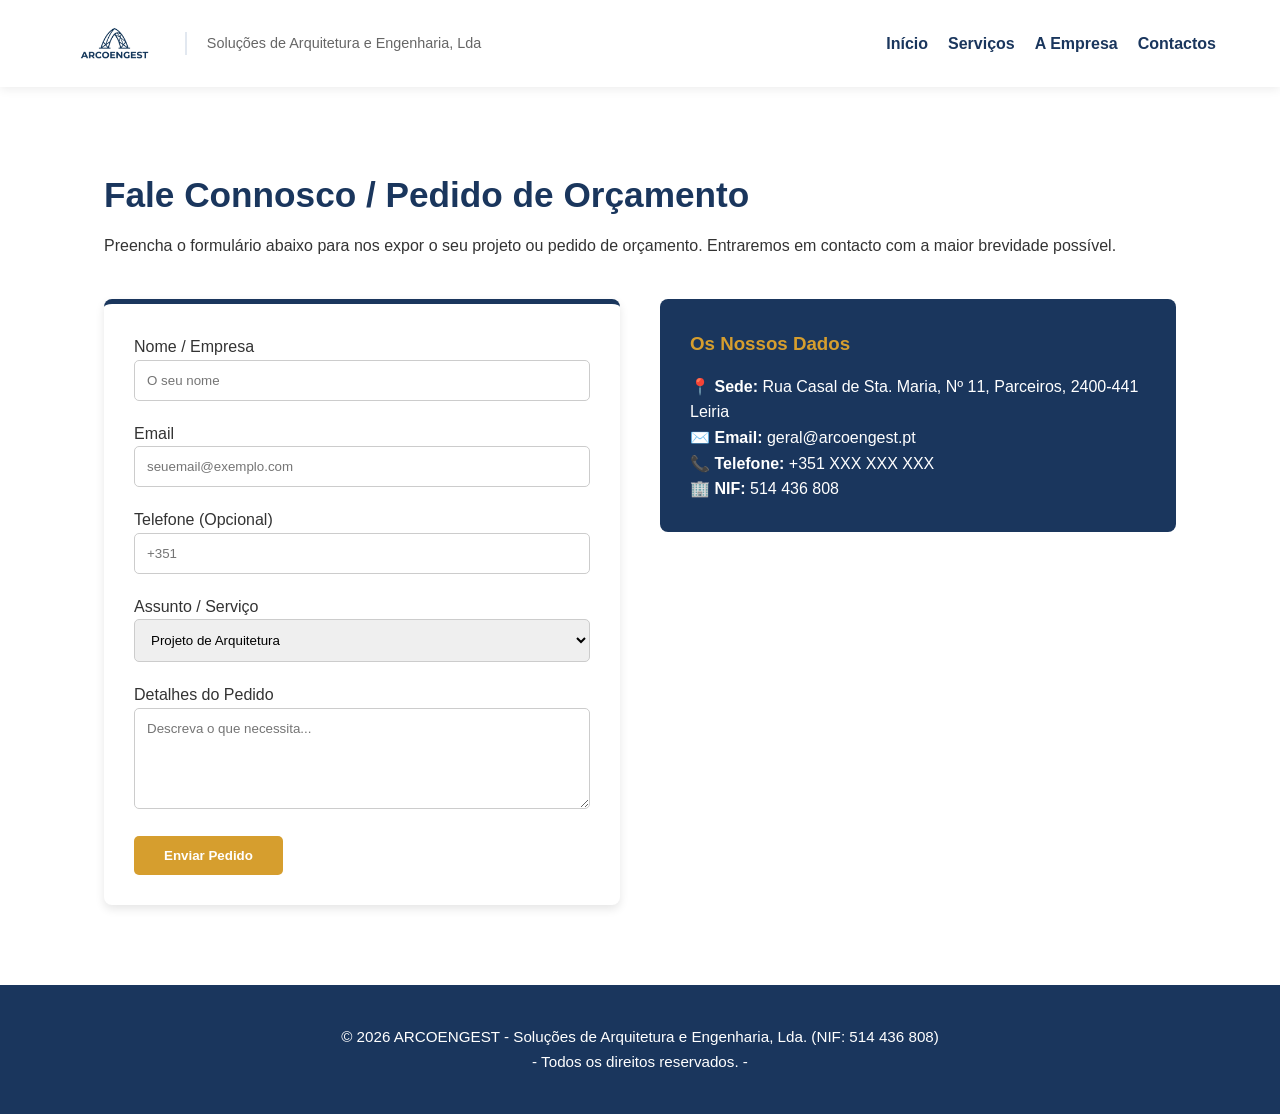
==== commit 176711a0: "Finalização do Rodapé" ====
--- a/contactos.html
+++ b/contactos.html
@@ -91,8 +91,8 @@
     <footer>
         <div class="footer-bottom">
             <p>
-                &copy; 2026 ARCOENGEST - Soluções de<br>
-                Arquitetura e Engenharia, Lda.<br>
+                &copy; 2026 ARCOENGEST - Soluções de <br class="mobile-break">
+                Arquitetura e Engenharia, Lda. <br class="mobile-break">
                 (NIF: 514&nbsp;436&nbsp;808)
             </p>
             <p>- Todos os direitos reservados. -</p>
--- a/style.css
+++ b/style.css
@@ -124,6 +124,8 @@
    ========================================= */
 footer { background-color: var(--cor-principal); color: white; text-align: center; padding: 40px 5%; font-size: 0.95rem; }
 
+.mobile-break { display: none; }
+
 /* =========================================
    8. REGRAS EXCLUSIVAS PARA TELEMÓVEL
    ========================================= */
@@ -169,4 +171,6 @@
 
     /* Forçar o iPhone a deixar o NIF a branco e não clicável */
     footer a, footer a[href^="tel"] { color: white !important; text-decoration: none !important; pointer-events: none; }
+
+    .mobile-break { display: block; }
 }
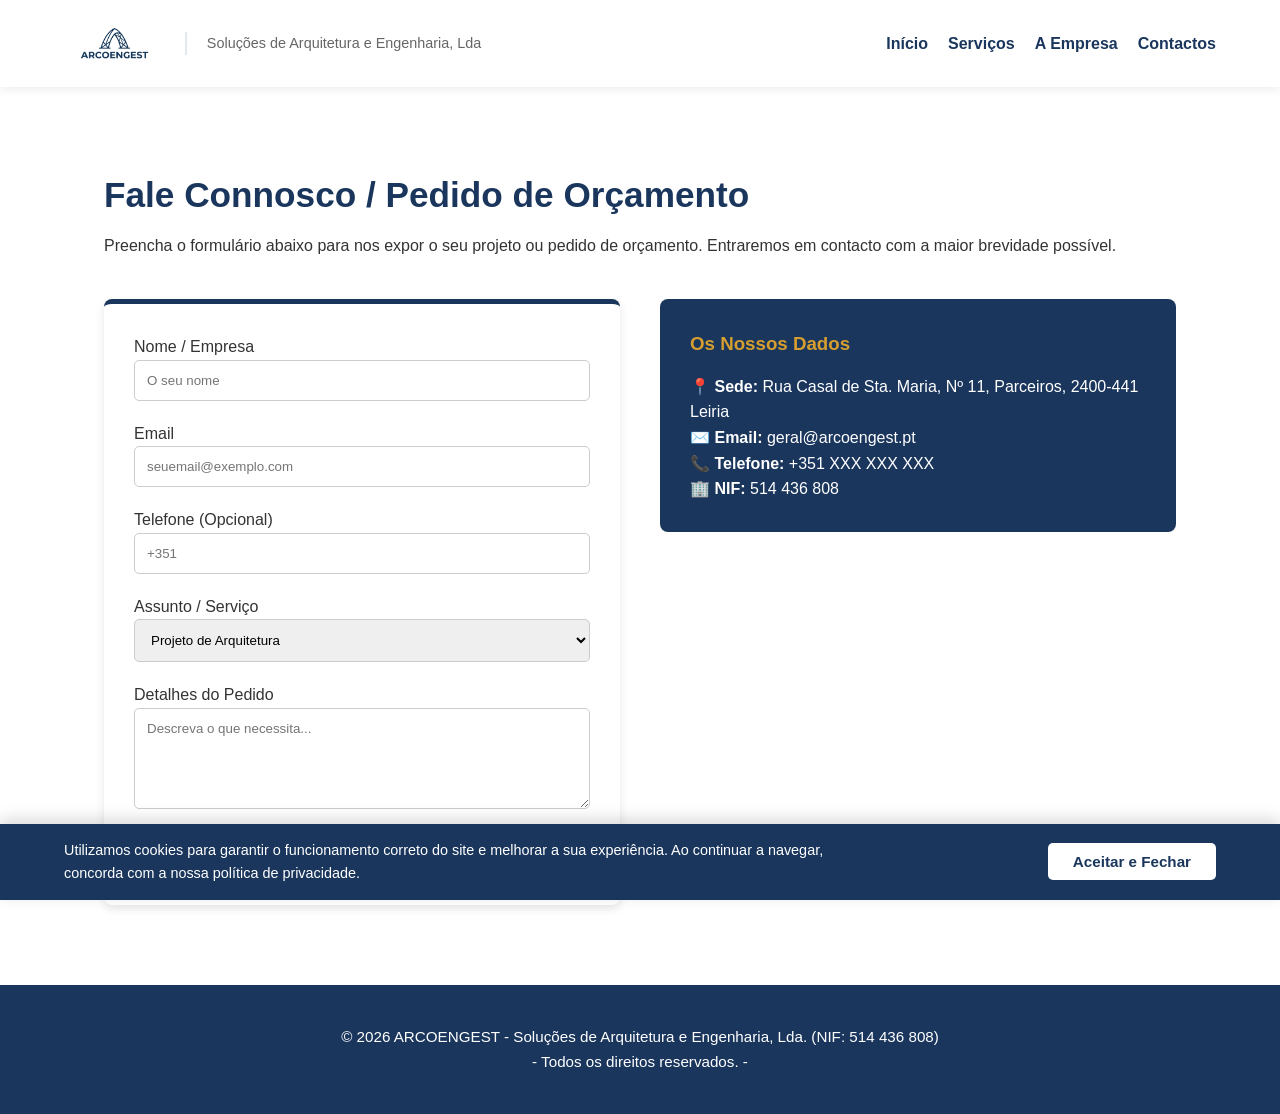
==== commit e88e1979: "Adicionar aviso legal de cookies RGPD" ====
--- a/contactos.html
+++ b/contactos.html
@@ -99,5 +99,40 @@
         </div>
     </footer>
 
+    <div id="cookie-banner" class="cookie-banner">
+        <p>Utilizamos cookies para garantir o funcionamento correto do site e melhorar a sua experiência. Ao continuar a navegar, concorda com a nossa política de privacidade.</p>
+        <button id="aceitar-cookies" class="btn cookie-btn">Aceitar e Fechar</button>
+    </div>
+
+    <script>
+        // 1. Magia do Menu Mobile
+        const menuToggle = document.querySelector('.menu-toggle');
+        const mainNav = document.querySelector('.main-nav');
+        if(menuToggle && mainNav) {
+            menuToggle.addEventListener('click', () => {
+                menuToggle.classList.toggle('active');
+                mainNav.classList.toggle('active');
+            });
+        }
+
+        // 2. Magia do Aviso de Cookies
+        const cookieBanner = document.getElementById('cookie-banner');
+        const aceitarBtn = document.getElementById('aceitar-cookies');
+
+        // Se a memória "cookiesAceites" NÃO existir, mostra o banner passado 1 segundo
+        if (!localStorage.getItem('cookiesAceites') && cookieBanner) {
+            setTimeout(() => {
+                cookieBanner.classList.add('show');
+            }, 1000); 
+        }
+
+        // O que acontece quando clica no botão "Aceitar"
+        if(aceitarBtn) {
+            aceitarBtn.addEventListener('click', () => {
+                localStorage.setItem('cookiesAceites', 'sim'); // Guarda na memória
+                cookieBanner.classList.remove('show'); // Esconde o banner
+            });
+        }
+    </script>
 </body>
 </html>
--- a/style.css
+++ b/style.css
@@ -125,6 +125,54 @@
 footer { background-color: var(--cor-principal); color: white; text-align: center; padding: 40px 5%; font-size: 0.95rem; }
 
 .mobile-break { display: none; }
+
+/* =========================================
+   9. AVISO DE COOKIES (RGPD)
+   ========================================= */
+.cookie-banner {
+    position: fixed;
+    bottom: 0;
+    left: 0;
+    width: 100%;
+    background-color: var(--cor-principal);
+    color: white;
+    padding: 15px 5%;
+    display: flex;
+    justify-content: space-between;
+    align-items: center;
+    box-shadow: 0 -5px 15px rgba(0,0,0,0.15);
+    z-index: 9999;
+    
+    /* Prepara a animação (fica escondido para baixo por defeito) */
+    transform: translateY(100%); 
+    transition: transform 0.6s cubic-bezier(0.16, 1, 0.3, 1);
+}
+
+/* Quando o JavaScript adiciona esta classe, o banner sobe */
+.cookie-banner.show {
+    transform: translateY(0); 
+}
+
+.cookie-banner p {
+    margin: 0;
+    font-size: 0.9rem;
+    max-width: 800px;
+}
+
+/* O botão do banner tem cores invertidas para destacar no fundo escuro */
+.cookie-btn {
+    background-color: white;
+    color: var(--cor-principal);
+    padding: 10px 25px;
+    font-size: 0.95rem;
+    margin-left: 20px;
+    white-space: nowrap;
+}
+
+.cookie-btn:hover {
+    background-color: var(--cor-secundaria);
+    color: var(--cor-principal);
+}
 
 /* =========================================
    8. REGRAS EXCLUSIVAS PARA TELEMÓVEL
@@ -164,7 +212,7 @@
     /* Ajustes Contactos & Mapa */
     .contact-form { padding: 20px; }
     .map-container iframe { height: 250px; }
-    
+
     /* FAQ Mobile */
     .faq-question { font-size: 0.95rem; padding: 15px; }
     .faq-answer p { padding: 0 15px 0px 15px; font-size: 0.9rem; }
@@ -173,4 +221,16 @@
     footer a, footer a[href^="tel"] { color: white !important; text-decoration: none !important; pointer-events: none; }
 
     .mobile-break { display: block; }
+
+    /* Ajustes das Cookies para Telemóvel */
+    .cookie-banner {
+        flex-direction: column;
+        text-align: center;
+        padding: 20px 5%;
+    }
+    .cookie-btn {
+        margin-left: 0;
+        margin-top: 15px;
+        width: 100%;
+    }
 }
